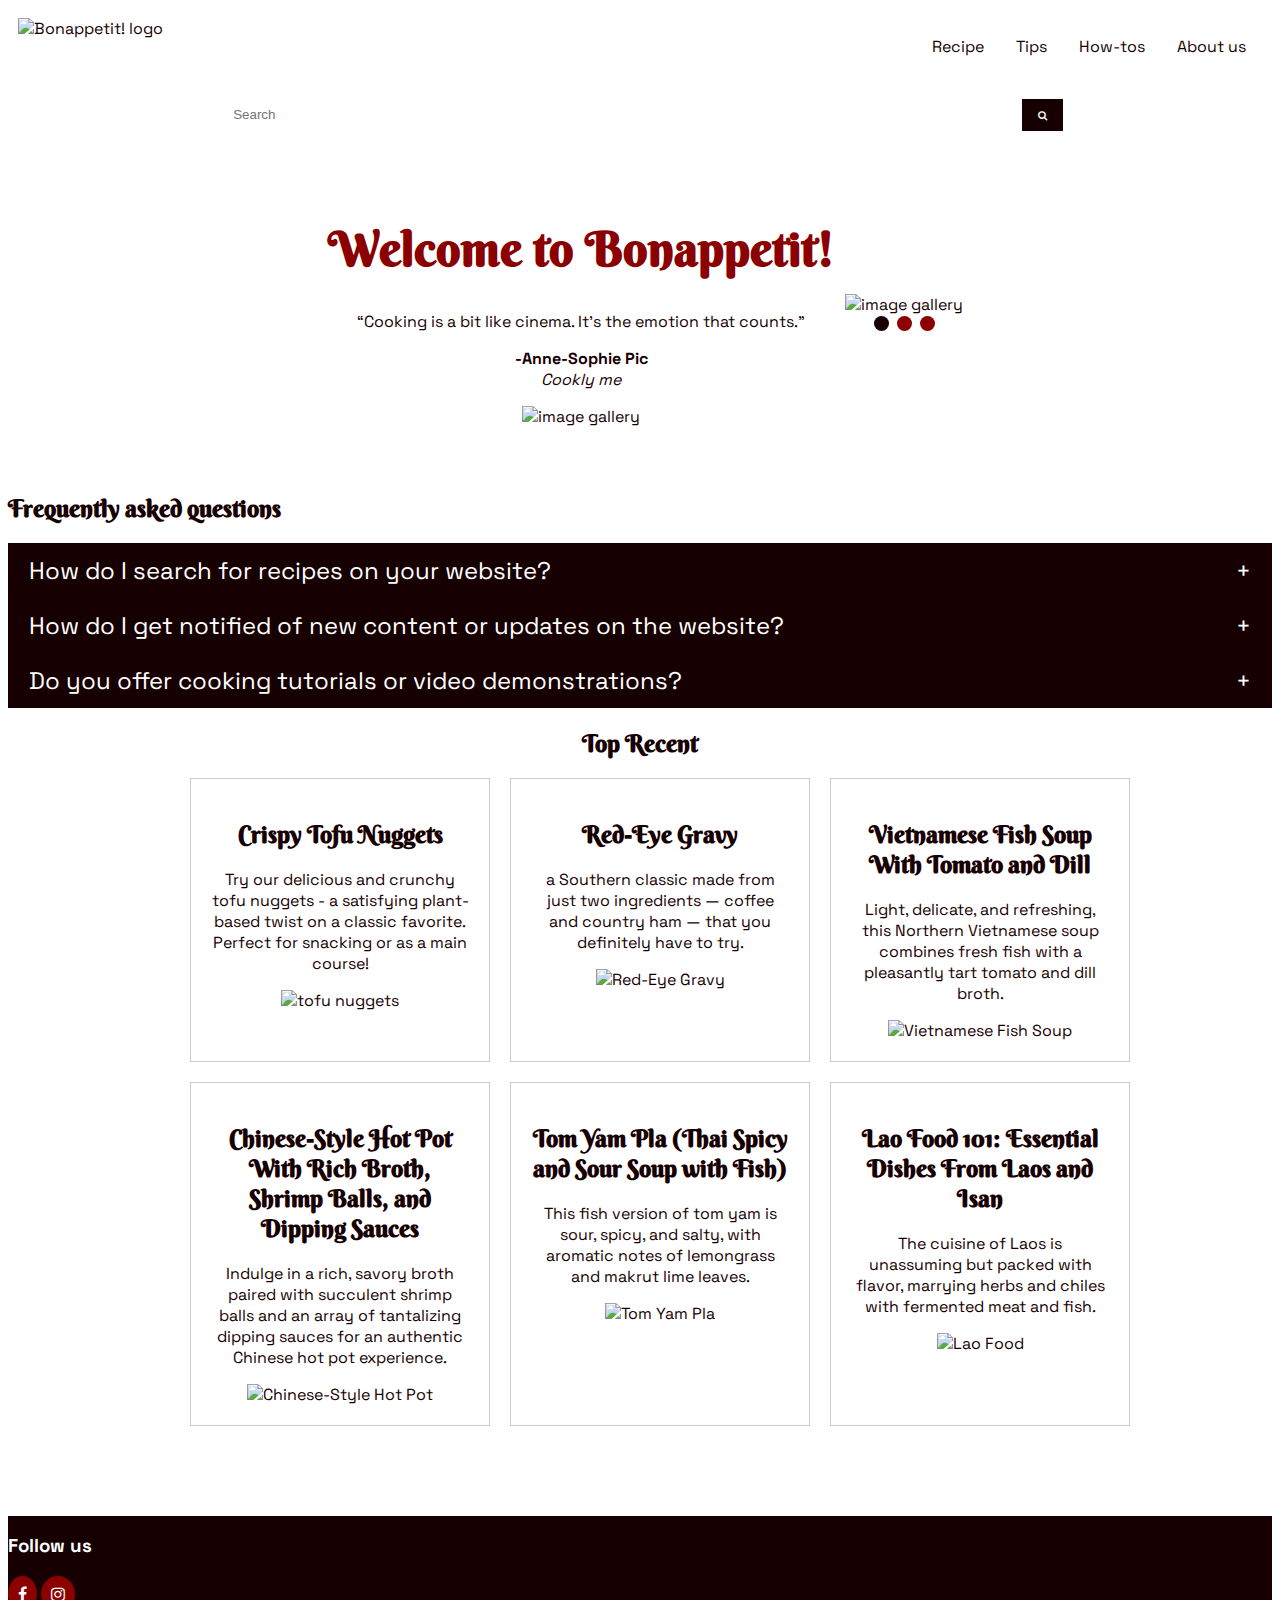
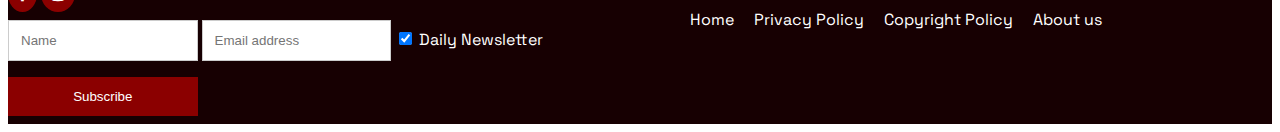
==== index.html @ 88464984 "Add files via upload" ====
<!DOCTYPE html>
<html lang="en">

<head>
    <meta charset="UTF-8">
    <meta name="viewport" content="width=device-width, initial-scale=1.0">
    <meta http-equiv="X-UA-Compatible" content="ie=edge">
    <title> BonAppetit! </title>
    <link rel="stylesheet" href="style.css">

    <script>
        function myFunction() {
            var x = document.getElementById("myTopnav");
            if (x.className === "topnav") {
                x.className += " responsive";
            } else {
                x.className = "topnav";
            }
        }

    </script>
    <!--     Toggle between adding and removing the "responsive" class to topnav when the user clicks on the icon -->

</head>

<body>
    <div class="wrapper" style="background-image: url('images/background.png');">
        <!----------NAVIGATION---------->
        <header>
            <img src="images/Bonappetit!.png" alt="Bonappetit! logo" id="Home" width="190" height="56" />
            <!-- Load an icon library to show a hamburger menu (bars) on small screens -->
            <link rel="stylesheet" href="https://cdnjs.cloudflare.com/ajax/libs/font-awesome/4.7.0/css/font-awesome.min.css">

            <nav>
                <div class="topnav" id="myTopnav">
                    <a href="recipes.html">Recipe</a>
                    <a href="tips.html">Tips</a>
                    <a href="howtos.html">How-tos</a>
                    <a href="aboutus.html">About us</a>
                    <a href="javascript:void(0);" class="icon" onclick="myFunction()">
                        <i class="fa fa-bars"></i>
                    </a>

                </div>

            </nav>

        </header>
        <!-- search bar-->
        <div class="search">
            <form action="#">
                <input type="text" placeholder=" Search" name="search">
                <button>
                    <i class="fa fa-search" style="font-size: 10px;">
                    </i>
                </button>
            </form>
        </div>



        <!----------CONTENT AREA 1---------->
        <article class="content1">
            <section id="welcome">
                <h1>Welcome to Bonappetit!</h1>
                <blockquote>
                    <p id="sentence">“Cooking is a bit like cinema. It’s the emotion that counts.”</p>
                    <div id="quote">
                        <p><b>-Anne-Sophie Pic</b><br>
                            <em>Cookly me</em>
                        </p>
                        <img src="images/quote.png" alt="image gallery" style="width:10%">
                    </div>
                </blockquote>
            </section>
            <!-- Slideshow container -->
            <div class="slideshow-container">

                <!-- Full-width images with number and caption text -->
                <div class="mySlides fade">
                    <div class="numbertext"></div>
                    <img src="images/11.png" alt="image gallery" style="width:100%">

                </div>

                <div class="mySlides fade">
                    <div class="numbertext"></div>
                    <img src="images/2.png" alt="image gallery" style="width:100%">

                </div>

                <div class="mySlides fade">
                    <div class="numbertext"></div>
                    <img src="images/3.png" alt="image gallery" style="width:100%">

                </div>

                <!-- Next and previous buttons -->
                <a class="prev" onclick="plusSlides(-1)">&#10094;</a>
                <a class="next" onclick="plusSlides(1)">&#10095;</a>

                <div style="text-align:center">
                    <span class="dot" onclick="currentSlide(1)"></span>
                    <span class="dot" onclick="currentSlide(2)"></span>
                    <span class="dot" onclick="currentSlide(3)"></span>
                </div>
            </div>
            <!-- JAVASCRIPT -->
            <script>
                let slideIndex = 1;
                showSlides(slideIndex);

                // Next/previous controls
                function plusSlides(n) {
                    showSlides(slideIndex += n);
                }

                // Thumbnail image controls
                function currentSlide(n) {
                    showSlides(slideIndex = n);
                }

                function showSlides(n) {
                    let i;
                    let slides = document.getElementsByClassName("mySlides");
                    let dots = document.getElementsByClassName("dot");
                    if (n > slides.length) {
                        slideIndex = 1
                    }
                    if (n < 1) {
                        slideIndex = slides.length
                    }
                    for (i = 0; i < slides.length; i++) {
                        slides[i].style.display = "none";
                    }
                    for (i = 0; i < dots.length; i++) {
                        dots[i].className = dots[i].className.replace(" active", "");
                    }
                    slides[slideIndex - 1].style.display = "block";
                    dots[slideIndex - 1].className += " active";
                }

            </script>
            


        </article>
        <!----------FAQs---------->
        <div class="content3">
            <section>
                <h2> Frequently asked questions</h2>
                <details>
                    <summary>How do I search for recipes on your website?</summary>
                    <div>
                        Answer: Finding recipes is easy! Simply use the search bar at the top of the page to enter keywords like ingredients, cuisine, or dish names. You can also browse recipes by category in the "Recipes" section.
                    </div>
                </details>
            </section>

            <section>
                <details>
                    <summary>How do I get notified of new content or updates on the website?</summary>
                    <div>
                        Answer: To stay updated, consider subscribing to our newsletter. We regularly send out emails with the latest recipes, cooking tips, and news from our culinary community.
                    </div>
                </details>
            </section>

            <section>
                <details>
                    <summary>Do you offer cooking tutorials or video demonstrations?</summary>
                    <div>
                        Yes, we have a collection of cooking tutorials and video demonstrations available in our "Cooking Videos" section. These videos provide step-by-step instructions to help you master various cooking techniques.
                    </div>
                </details>
            </section>


        </div>
        <!----------CONTENT AREA 2---------->
        <section id="toprecentc">
            <h2>Top Recent</h2>
            <div class="toprecentg">
                <div class="toprecent">
                    <section>
                        <h2>Crispy Tofu Nuggets</h2>
                        <p>Try our delicious and crunchy tofu nuggets - a satisfying plant-based twist on a classic favorite. Perfect for snacking or as a main course!</p>
                        <img src="images/tofu.png" alt="tofu nuggets" width="271" height="181">
                    </section>

                    <section>
                        <h2>Red-Eye Gravy</h2>
                        <p>a Southern classic made from just two ingredients — coffee and country ham — that you definitely have to try.</p>
                        <img src="images/red.png" alt="Red-Eye Gravy" width="271" height="181">
                    </section>

                    <section>
                        <h2>Vietnamese Fish Soup With Tomato and Dill</h2>
                        <p>Light, delicate, and refreshing, this Northern Vietnamese soup combines fresh fish with a pleasantly tart tomato and dill broth.</p>
                        <img src="images/vn.png" alt="Vietnamese Fish Soup" width="271" height="181">
                    </section>

                    <section>
                        <h2>Chinese-Style Hot Pot With Rich Broth, Shrimp Balls, and Dipping Sauces</h2>
                        <p> Indulge in a rich, savory broth paired with succulent shrimp balls and an array of tantalizing dipping sauces for an authentic Chinese hot pot experience.</p>
                        <img src="images/chinese.png" alt="Chinese-Style Hot Pot" width="271" height="181">
                    </section>

                    <section>
                        <h2>Tom Yam Pla (Thai Spicy and Sour Soup with Fish)</h2>
                        <p> This fish version of tom yam is sour, spicy, and salty, with aromatic notes of lemongrass and makrut lime leaves.</p>
                        <img src="images/thai.png" alt="Tom Yam Pla " width="271" height="181">
                    </section>

                    <section>
                        <h2>Lao Food 101: Essential Dishes From Laos and Isan</h2>
                        <p> The cuisine of Laos is unassuming but packed with flavor, marrying herbs and chiles with fermented meat and fish.</p>
                        <img src="images/lao.png" alt="Lao Food" width="271" height="181">
                    </section>
                </div>

            </div>

        </section>

        

        <!----------FOOTER---------->
        <footer>

            <section class="footer">
                <div>
                    <section>
                        <link rel="stylesheet" href="https://cdnjs.cloudflare.com/ajax/libs/font-awesome/4.7.0/css/font-awesome.min.css">
                        <h3> Follow us</h3>
                        <a id="FB" href="https://www.facebook.com/" target="_blank"><i class="fa fa-facebook"></i></a>
                        <a id="IG" href="https://www.instagram.com/" target="_blank"><i class="fa fa-instagram"></i></a>
                    </section>

                    <form action="action_page.php">
                        <div class="container">
                            <input type="text" placeholder="Name" name="name" required>
                            <input type="text" placeholder="Email address" name="mail" required>
                            <label>
                                <input type="checkbox" checked="checked" name="subscribe"> Daily Newsletter
                            </label>
                        </div>

                        <div class="container">
                            <input type="submit" value="Subscribe">
                        </div>
                    </form>
                    
                </div>

                <ul>

                    
                    <li><a href="#Home">Home</a></li>
                    <li><a href="PDF/privacy%20policy.pdf">Privacy Policy</a></li>
                    <li><a href="PDF/short_guide_to_copyright.pdf">Copyright Policy</a></li>
                    <li><a href="aboutus.html">About us</a></li>

                </ul>
            </section>





        </footer>


    </div>






</body>

</html>
---- style.css ----
/* Author: Tran Thao Nguyen HUYNH
Date: 
Version: 
*/

/*
COLOURS
#170002: dark brown
#e46600: orange
#f8c366: light orange
#fef1b2: light yellow
#fcbf16: yellow
*/


@import url('https://fonts.googleapis.com/css2?family=Berkshire+Swash&family=Space+Grotesk&display=swap');
/* Import Space Grotesk and Open Sans fonts from Google font */

/* GLOBAL STYLE */
p {
    font-family: 'Space Grotesk', sans-serif;

}

h1 {
    font-family: 'Berkshire Swash', serif;
}

h2 {
    font-family: 'Berkshire Swash', serif;
}

.wrapper {
    margin: 0px auto;
    font-family: 'Space Grotesk', sans-serif;
    color: #170002;
}

/* HEADER */
header {

    display: flex;
    /* Use Flexbox to create an inline layout */
    justify-content: space-between;
    align-items: center;
    /* Align items vertically in the center */
    padding: 10px;
    /* Add padding for spacing */

}

.topnav {
    overflow: hidden;

}

.form {
    border: 3px solid;
}

.search input[type=text] {
    width: 800px;
    height: 30px;

    border: none;

}

.search {
    background: none;
    display: flex;
    justify-content: center;
    margin: 7px;

}

.search button {
    background-color: #170002;
    color: #f2f2f2;



    font-size: 3px;
    border: none;
    cursor: pointer;
}




/* Style the links inside the navigation bar */
.topnav a {
    font-family: 'Space Grotesk', sans-serif;
    float: left;
    display: block;
    color: #170002;
    text-align: center;
    padding: 14px 16px;
    text-decoration: none;
    font-size: 16px;
}

/* Change the color of links on hover */
.topnav a:hover {
    text-decoration-line: underline;
}


.topnav span {
    padding: 10px 20px 15px 20px;
    background-color: #e46600;
    color: #170002
}

/* Hide the link that should open and close the topnav on small screens */
.topnav .icon {
    display: none;
}

/* When the screen is less than 600 pixels wide, hide all links,  */
@media screen and (max-width: 600px) {
    .topnav a {
        display: none;

    }

    .topnav a.icon {
        float: right;
        display: block;
    }
}

/* The "responsive" class is added to the topnav with JavaScript when the user clicks on the icon. This class makes the topnav look good on small screens (display the links vertically instead of horizontally) */
@media screen and (max-width: 600px) {
    .topnav.responsive {
        position: static;
    }

    .topnav.responsive a.icon {
        position: absolute;
        right: 0;
        top: 0;
    }

    .topnav.responsive a {
        float: none;
        display: block;
        text-align: left;
        margin-right: 20px;
    }
}

/* CONTENT AREA 1*/
.content1 {
    display: flex;
    justify-content: center;
    /* Center horizontally */
    align-items: center;
    /* Center vertically */
    margin: 50px;
}


.content1 h1 {
    color: darkred;
    font-size: 3em;
}

#welcome {
    text-align: center;
}

#sentence {
    padding: 0px;
    margin: 0px;
}

#quote {
    text-align: center;

}

* {
    box-sizing: border-box
}

/* Slideshow container */
.slideshow-container {
    max-width: 300px;

}

/* Hide the images by default */
.mySlides {
    display: none;
}

/* Next & previous buttons */
.prev,
.next {
    cursor: pointer;
    position: absolute;
    top: 50%;
    width: auto;
    margin-top: -22px;
    padding: 16px;
    color: white;
    font-weight: bold;
    font-size: 18px;
    transition: 0.6s ease;
    border-radius: 0 3px 3px 0;
    user-select: none;
}

/* Position the "next button" to the right */
.next {
    right: 0;
    border-radius: 3px 0 0 3px;
}

/* On hover, add a black background color with a little bit see-through */
.prev:hover,
.next:hover {
    background-color: rgba(0, 0, 0, 0.8);
}

/* Caption text */
.text {
    color: #f2f2f2;
    font-size: 15px;
    padding: 8px 12px;
    position: absolute;
    bottom: 8px;
    width: 100%;
    text-align: center;
}

/* The dots/bullets/indicators */
.dot {
    cursor: pointer;
    height: 15px;
    width: 15px;
    margin: 0 2px;
    background-color: darkred;
    border-radius: 50%;
    display: inline-block;
    transition: 0.6s ease;
}

.active,
.dot:hover {
    background-color: #170002;
}

/* Fading animation */
.fade {
    animation-name: fade;
    animation-duration: 1.5s;
}

@keyframes fade {
    from {
        opacity: .4
    }

    to {
        opacity: 1
    }
}

/* CONTENT AREA 2*/
.toprecent {

    display: grid;
    grid-template-columns: repeat(3, minmax(300px, 1fr));
    /* Adjust the column width as needed */
    grid-gap: 20px;
    /* Adjust the gap between items as needed */
    max-width: 900px;
}

.toprecent section {
    border: 1px solid #ccc;
    /* Optional: Add a border to each section */
    padding: 20px;
    /* Optional: Add padding to each section */
    text-align: center;
    /* Optional: Center align the content within each section */
}

#toprecentc {
    text-align: center;
}


.toprecentg {
    display: flex;
    justify-content: center;
    /* Center horizontally */
    align-items: center;
    /* Center vertically */
}




/* FAQs */
details {
    background-color: darkred;
    color: #fff;
    font-size: 1.5rem;
}

summary {
    background-color: #170002;
    padding: .5em 1.3rem;
    list-style: none;
    display: flex;
    justify-content: space-between;
    transition: height 2s ease;
}

summary::-webkit-details-marker {
    display: none;
}

summary:after {
    content: "\002B";
}

details[open] summary {
    border-bottom: 1px solid #170002;
    margin-bottom: .5em;
}

details[open] summary:after {
    content: "\00D7";
}

details[open] div {
    padding: .5em 1em;
}



/* Media buttons */

.fa {
    padding: 10px;
    font-size: 10px;

    text-align: center;
    text-decoration: none;
    border-radius: 50%;
}

/* Add a hover effect */
.fa:hover {
    opacity: 0.7;
}

/* Set a specific color for each brand */

/* Facebook */
.fa-facebook {
    background: darkred;
    color: white;
}

/* Insta */
.fa-instagram {
    background: darkred;
    color: white;
}

/* Newsletter */
/* Style the form element with a border around it */
form {}




/* Style the input elements and the submit button */
input[type=text],
input[type=submit] {
    width: 30%;
    padding: 12px;
    margin: 8px 0;
    display: inline-block;
    border: 1px solid #ccc;
    box-sizing: border-box;
}

/* Add margins to the checkbox */
input[type=checkbox] {
    margin-top: 16px;
}

/* Style the submit button */
input[type=submit] {
    background-color: darkred;
    color: white;
    border: none;
}

input[type=submit]:hover {
    opacity: 0.8;
}

/* Footer */
.footer {
    color: white;
    background-color: #170002;
    margin-top: 90px;
    display: grid;
    grid-template-columns: 50% 50%
}

footer ul {
    color: white;
    list-style: none;
    /* Remove list styles */
    display: flex;
    align-items: center;
}

footer li {

    grid-column: 2/3;
    display: inline;
    /* Display li elements inline */
    padding: 5px 10px 5px;
    /* Add padding */
}

footer a {
    color: white;
    text-decoration: none;

}
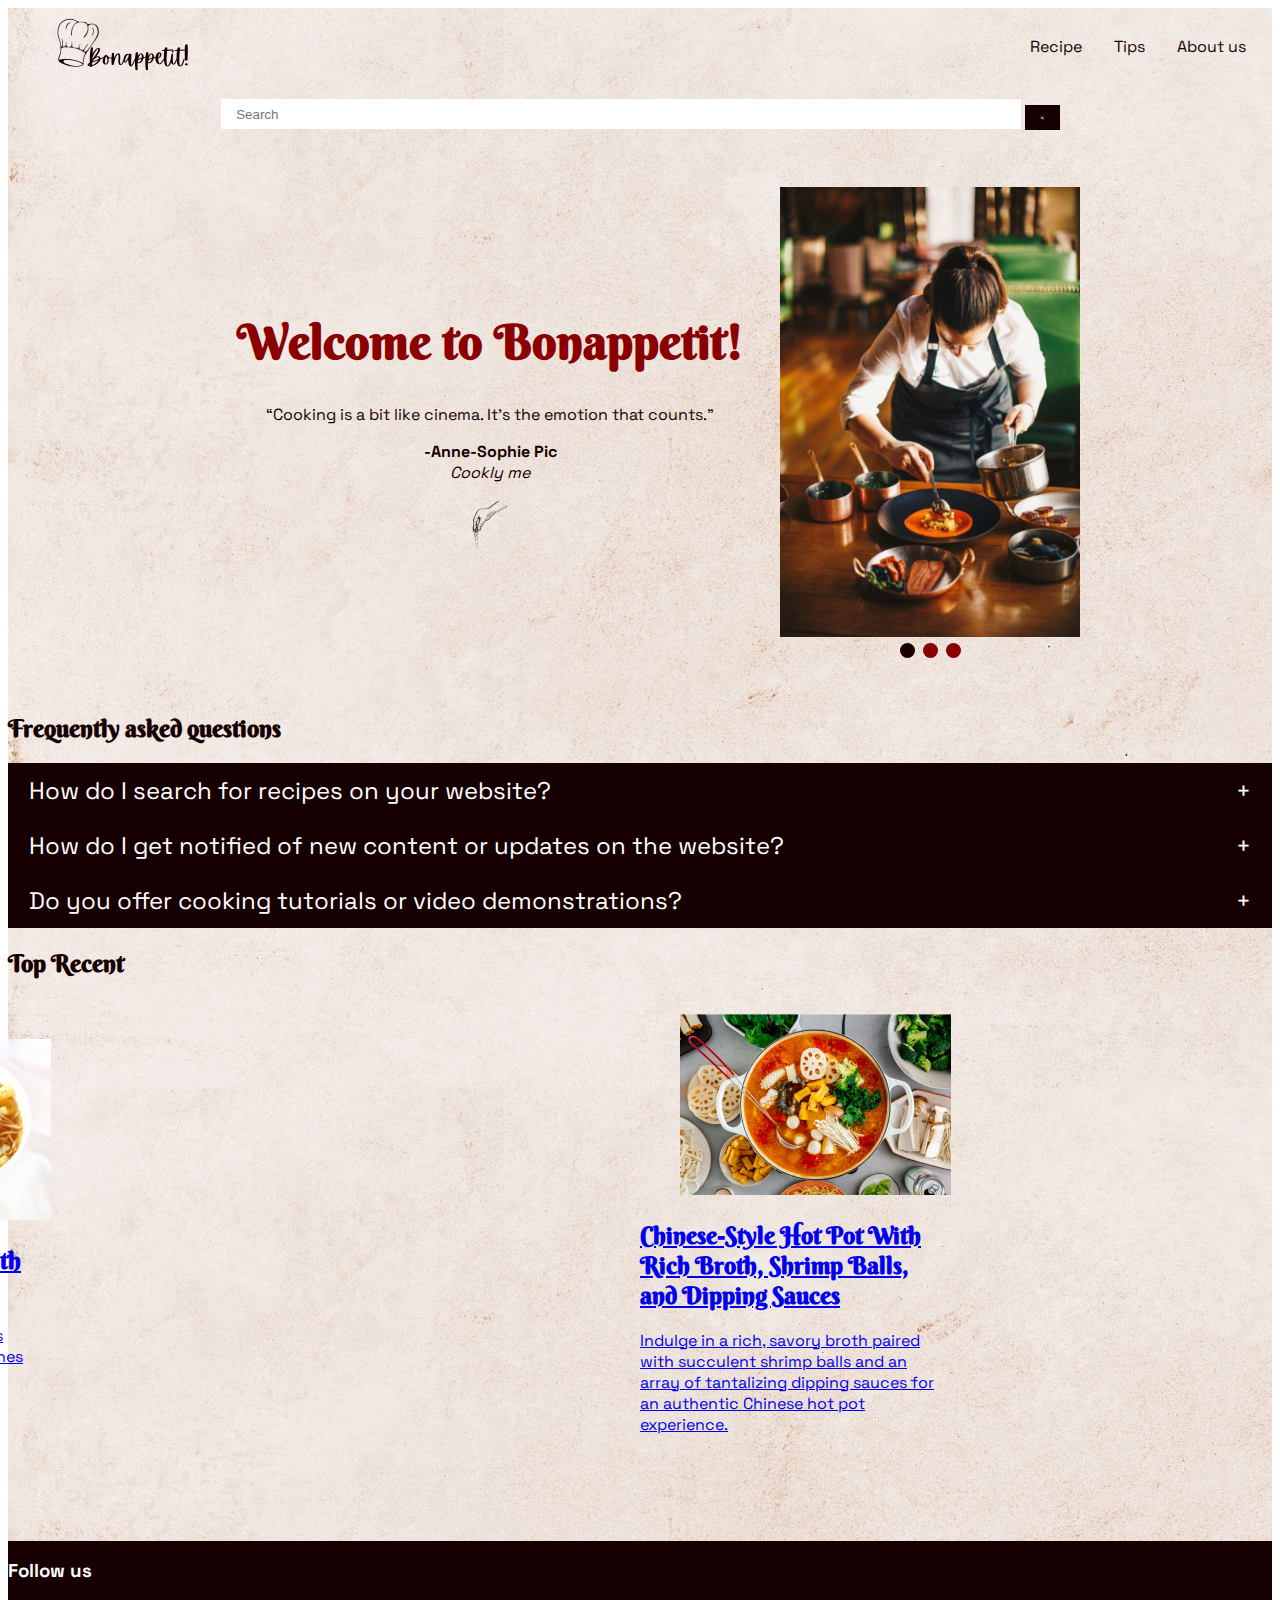
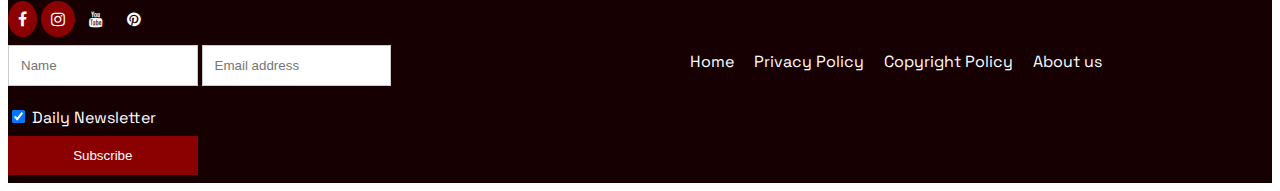
==== commit 149736b0: "index.html" ====
--- a/index.html
+++ b/index.html
@@ -33,9 +33,8 @@
 
             <nav>
                 <div class="topnav" id="myTopnav">
-                    <a href="recipes.html">Recipe</a>
+                    <a href="recipe.html">Recipe</a>
                     <a href="tips.html">Tips</a>
-                    <a href="howtos.html">How-tos</a>
                     <a href="aboutus.html">About us</a>
                     <a href="javascript:void(0);" class="icon" onclick="myFunction()">
                         <i class="fa fa-bars"></i>
@@ -51,7 +50,7 @@
             <form action="#">
                 <input type="text" placeholder=" Search" name="search">
                 <button>
-                    <i class="fa fa-search" style="font-size: 10px;">
+                    <i class="fa fa-search">
                     </i>
                 </button>
             </form>
@@ -96,9 +95,6 @@
                 </div>
 
                 <!-- Next and previous buttons -->
-                <a class="prev" onclick="plusSlides(-1)">&#10094;</a>
-                <a class="next" onclick="plusSlides(1)">&#10095;</a>
-
                 <div style="text-align:center">
                     <span class="dot" onclick="currentSlide(1)"></span>
                     <span class="dot" onclick="currentSlide(2)"></span>
@@ -141,7 +137,7 @@
                 }
 
             </script>
-            
+
 
 
         </article>
@@ -178,84 +174,127 @@
 
         </div>
         <!----------CONTENT AREA 2---------->
-        <section id="toprecentc">
-            <h2>Top Recent</h2>
-            <div class="toprecentg">
-                <div class="toprecent">
-                    <section>
+        <h2>Top Recent</h2>
+        <article class="toprecentg">
+            <section class="toprecent">
+                <a href="#">
+                    <figure class="thumbnail">
+                        <img src="images/tofu.png" alt="tofu nuggets" width="271" height="181">
+                    </figure>
+                    <div class="card-content">
                         <h2>Crispy Tofu Nuggets</h2>
                         <p>Try our delicious and crunchy tofu nuggets - a satisfying plant-based twist on a classic favorite. Perfect for snacking or as a main course!</p>
-                        <img src="images/tofu.png" alt="tofu nuggets" width="271" height="181">
-                    </section>
-
-                    <section>
+                    </div>
+
+                </a>
+
+            </section>
+
+            <section class="toprecent">
+                <a href="#">
+                    <figure class="thumbnail">
+                        <img src="images/red.png" alt="Red-Eye Gravy" width="271" height="181">
+                    </figure>
+                    <div class="card-content">
                         <h2>Red-Eye Gravy</h2>
                         <p>a Southern classic made from just two ingredients — coffee and country ham — that you definitely have to try.</p>
-                        <img src="images/red.png" alt="Red-Eye Gravy" width="271" height="181">
-                    </section>
-
-                    <section>
+                    </div>
+
+                </a>
+            </section>
+
+            <section class="toprecent">
+                <a href="#">
+                    <figure class="thumbnail">
+                        <img src="images/vn.png" alt="Vietnamese Fish Soup" width="271" height="181">
+                    </figure>
+                    <div class="card-content">
                         <h2>Vietnamese Fish Soup With Tomato and Dill</h2>
                         <p>Light, delicate, and refreshing, this Northern Vietnamese soup combines fresh fish with a pleasantly tart tomato and dill broth.</p>
-                        <img src="images/vn.png" alt="Vietnamese Fish Soup" width="271" height="181">
-                    </section>
-
-                    <section>
+                    </div>
+                </a>
+            </section>
+
+            <section class="toprecent">
+                <a href="#">
+                    <figure class="thumbnail">
+                        <img src="images/chinese.png" alt="Chinese-Style Hot Pot" width="271" height="181">
+                    </figure>
+                    <div class="card-content">
                         <h2>Chinese-Style Hot Pot With Rich Broth, Shrimp Balls, and Dipping Sauces</h2>
                         <p> Indulge in a rich, savory broth paired with succulent shrimp balls and an array of tantalizing dipping sauces for an authentic Chinese hot pot experience.</p>
-                        <img src="images/chinese.png" alt="Chinese-Style Hot Pot" width="271" height="181">
-                    </section>
-
-                    <section>
+                    </div>
+                </a>
+            </section>
+
+            <section class="toprecent">
+                <a href="#">
+                    <figure class="thumbnail">
+                        <img src="images/thai.png" alt="Tom Yam Pla " width="271" height="181">
+                    </figure>
+                    <div class="card-content">
                         <h2>Tom Yam Pla (Thai Spicy and Sour Soup with Fish)</h2>
                         <p> This fish version of tom yam is sour, spicy, and salty, with aromatic notes of lemongrass and makrut lime leaves.</p>
-                        <img src="images/thai.png" alt="Tom Yam Pla " width="271" height="181">
-                    </section>
-
-                    <section>
+                    </div>
+                </a>
+            </section>
+
+            <section class="toprecent">
+                <a href="#">
+                    <figure class="thumbnail">
+                        <img src="images/lao.png" alt="Lao Food" width="271" height="181">
+                    </figure>
+                    <div class="card-content">
                         <h2>Lao Food 101: Essential Dishes From Laos and Isan</h2>
                         <p> The cuisine of Laos is unassuming but packed with flavor, marrying herbs and chiles with fermented meat and fish.</p>
-                        <img src="images/lao.png" alt="Lao Food" width="271" height="181">
-                    </section>
-                </div>
-
-            </div>
-
-        </section>
-
-        
+                    </div>
+                </a>
+            </section>
+
+        </article>
+
+
+
+
+
+
 
         <!----------FOOTER---------->
         <footer>
 
             <section class="footer">
-                <div>
+                <div class="footerleft">
                     <section>
                         <link rel="stylesheet" href="https://cdnjs.cloudflare.com/ajax/libs/font-awesome/4.7.0/css/font-awesome.min.css">
                         <h3> Follow us</h3>
-                        <a id="FB" href="https://www.facebook.com/" target="_blank"><i class="fa fa-facebook"></i></a>
-                        <a id="IG" href="https://www.instagram.com/" target="_blank"><i class="fa fa-instagram"></i></a>
+                        <a href="https://www.facebook.com/" target="_blank"><i class="fa fa-facebook"></i></a>
+                        <a href="https://www.instagram.com/" target="_blank"><i class="fa fa-instagram"></i></a>
+                        <a href="https://www.youtube.com/" target="_blank"><i class="fa fa-youtube"></i></a>
+                        <a href="https://www.pinterest.com/" target="_blank"><i class="fa fa-pinterest"></i></a>
+
+
                     </section>
 
                     <form action="action_page.php">
                         <div class="container">
                             <input type="text" placeholder="Name" name="name" required>
                             <input type="text" placeholder="Email address" name="mail" required>
-                            <label>
+                            
+                        </div>
+                        <label>
                                 <input type="checkbox" checked="checked" name="subscribe"> Daily Newsletter
                             </label>
-                        </div>
 
                         <div class="container">
                             <input type="submit" value="Subscribe">
                         </div>
                     </form>
-                    
-                </div>
-
-                <ul>
-
-                    
+
+                </div>
+
+                <ul class="footerlink">
+
+
                     <li><a href="#Home">Home</a></li>
                     <li><a href="PDF/privacy%20policy.pdf">Privacy Policy</a></li>
                     <li><a href="PDF/short_guide_to_copyright.pdf">Copyright Policy</a></li>
@@ -263,21 +302,7 @@
 
                 </ul>
             </section>
-
-
-
-
-
         </footer>
-
-
-    </div>
-
-
-
-
-
-
+</div>
 </body>
-
 </html>
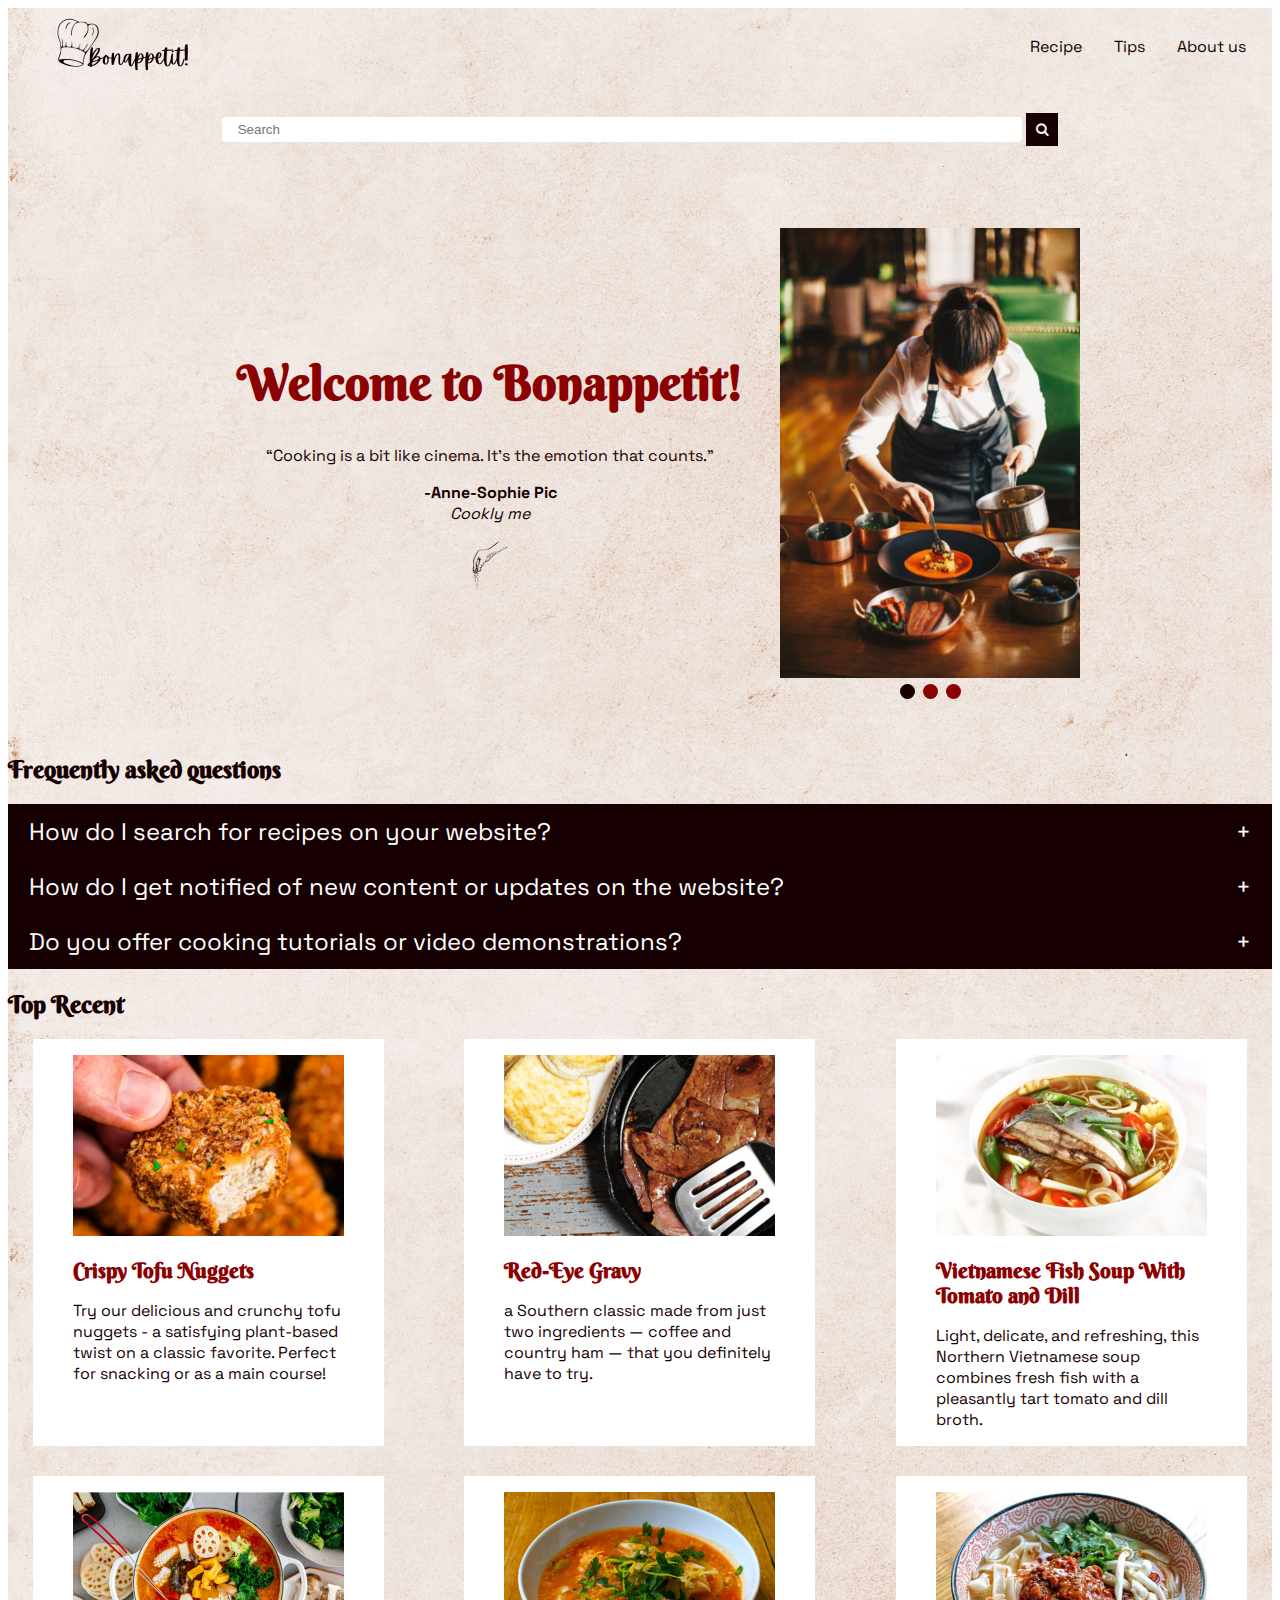
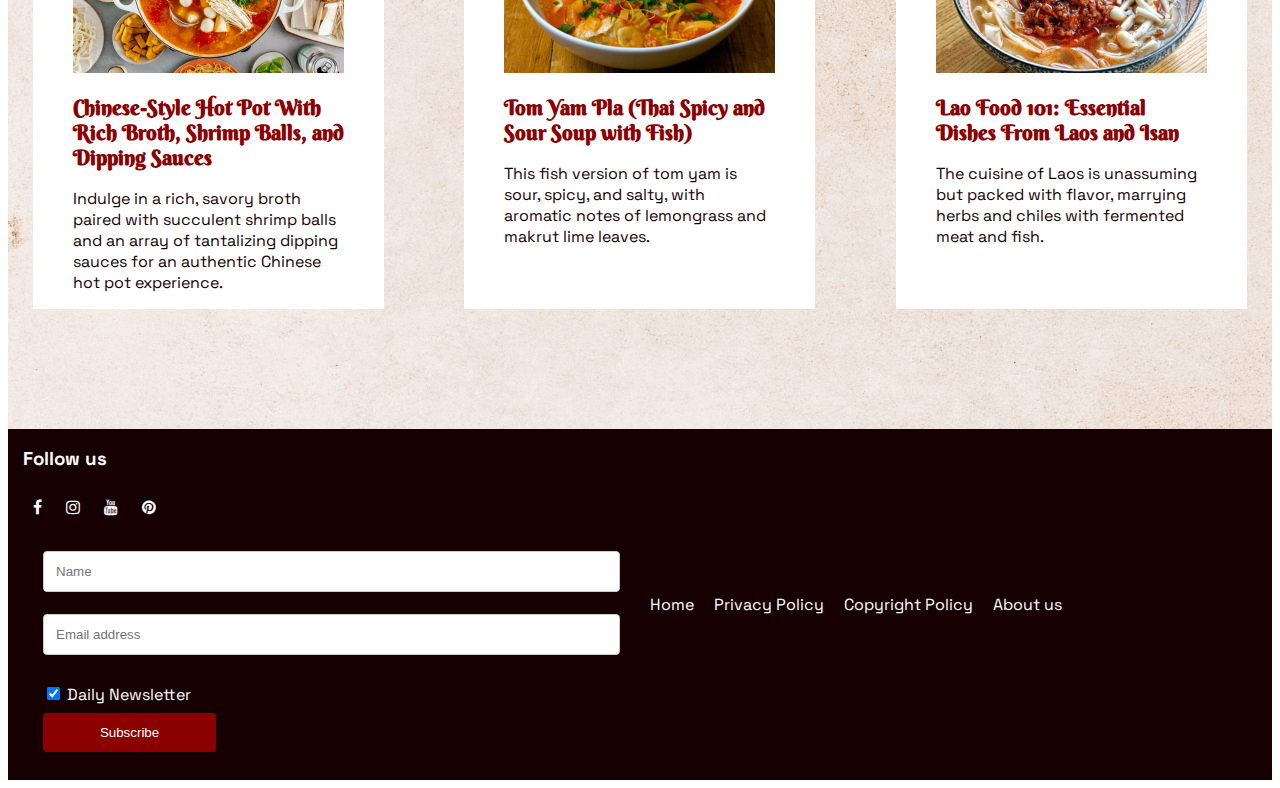
==== commit 2aaeaf60: "index.html" ====
--- a/index.html
+++ b/index.html
@@ -75,21 +75,21 @@
             <!-- Slideshow container -->
             <div class="slideshow-container">
 
-                <!-- Full-width images with number and caption text -->
+                <!-- Full-width images -->
                 <div class="mySlides fade">
-                    <div class="numbertext"></div>
+                    
                     <img src="images/11.png" alt="image gallery" style="width:100%">
 
                 </div>
 
                 <div class="mySlides fade">
-                    <div class="numbertext"></div>
+                    
                     <img src="images/2.png" alt="image gallery" style="width:100%">
 
                 </div>
 
                 <div class="mySlides fade">
-                    <div class="numbertext"></div>
+                    
                     <img src="images/3.png" alt="image gallery" style="width:100%">
 
                 </div>
@@ -144,7 +144,7 @@
         <!----------FAQs---------->
         <div class="content3">
             <section>
-                <h2> Frequently asked questions</h2>
+                <h2 id="faqs"> Frequently asked questions</h2>
                 <details>
                     <summary>How do I search for recipes on your website?</summary>
                     <div>
@@ -174,7 +174,7 @@
 
         </div>
         <!----------CONTENT AREA 2---------->
-        <h2>Top Recent</h2>
+        <h2 id="topre">Top Recent</h2>
         <article class="toprecentg">
             <section class="toprecent">
                 <a href="#">
--- a/style.css
+++ b/style.css
@@ -17,6 +17,10 @@
 /* Import Space Grotesk and Open Sans fonts from Google font */
 
 /* GLOBAL STYLE */
+a {
+    text-decoration: none;
+}
+
 p {
     font-family: 'Space Grotesk', sans-serif;
 
@@ -60,8 +64,7 @@
 
 .search input[type=text] {
     width: 800px;
-    height: 30px;
-
+    height: 25px;
     border: none;
 
 }
@@ -77,12 +80,27 @@
 .search button {
     background-color: #170002;
     color: #f2f2f2;
-
-
-
-    font-size: 3px;
     border: none;
     cursor: pointer;
+    margin: 0px;
+    padding: 0px;
+
+}
+
+/* Define media queries for different screen sizes */
+@media screen and (max-width: 960px) {
+    .search {
+        flex-direction: column;
+    }
+
+    .search input {
+        width: 100%;
+        margin-bottom: 10px;
+    }
+
+    .search button {
+        display: none
+    }
 }
 
 
@@ -153,6 +171,7 @@
 /* CONTENT AREA 1*/
 .content1 {
     display: flex;
+    flex-wrap: wrap;
     justify-content: center;
     /* Center horizontally */
     align-items: center;
@@ -193,23 +212,6 @@
 /* Hide the images by default */
 .mySlides {
     display: none;
-}
-
-/* Next & previous buttons */
-.prev,
-.next {
-    cursor: pointer;
-    position: absolute;
-    top: 50%;
-    width: auto;
-    margin-top: -22px;
-    padding: 16px;
-    color: white;
-    font-weight: bold;
-    font-size: 18px;
-    transition: 0.6s ease;
-    border-radius: 0 3px 3px 0;
-    user-select: none;
 }
 
 /* Position the "next button" to the right */
@@ -269,38 +271,74 @@
 }
 
 /* CONTENT AREA 2*/
-.toprecent {
-
-    display: grid;
-    grid-template-columns: repeat(3, minmax(300px, 1fr));
-    /* Adjust the column width as needed */
-    grid-gap: 20px;
-    /* Adjust the gap between items as needed */
-    max-width: 900px;
-}
-
-.toprecent section {
-    border: 1px solid #ccc;
-    /* Optional: Add a border to each section */
-    padding: 20px;
-    /* Optional: Add padding to each section */
-    text-align: center;
-    /* Optional: Center align the content within each section */
-}
-
-#toprecentc {
-    text-align: center;
-}
-
-
-.toprecentg {
-    display: flex;
-    justify-content: center;
-    /* Center horizontally */
-    align-items: center;
-    /* Center vertically */
-}
-
+
+.toprecent a {
+
+
+    text-decoration: none;
+    background-color: white;
+
+}
+
+.toprecent a:hover {
+    box-shadow: 5px 10px darkred;
+}
+
+.toprecent h2 {
+    color: darkred;
+    font-size: 1.3em;
+}
+
+.toprecent p {
+    color: #170002;
+
+
+
+}
+
+.card-content {
+    width: 271px;
+    margin: 0 auto;
+}
+
+
+
+
+@media screen and (min-width: 300px) {
+
+    .toprecent a {
+
+        margin: 13px;
+    }
+
+    .toprecentg {
+        display: flex;
+        flex-wrap: wrap;
+        justify-content: space-between;
+    }
+
+    .toprecent {
+        flex: 0 1 calc(50% - 0.5em);
+        display: flex;
+    }
+}
+
+
+
+@media screen and (min-width: 960px) {
+    .toprecent a {
+        margin: 0 auto;
+        margin-bottom: 30px;
+    }
+
+    .toprecent {
+        flex: 0 1 calc(33% - 1em);
+    }
+
+    .toprecentg {
+        margin-top: inherit;
+    }
+}
 
 
 
@@ -348,38 +386,37 @@
 .fa {
     padding: 10px;
     font-size: 10px;
-
     text-align: center;
     text-decoration: none;
-    border-radius: 50%;
+    border-radius: 20%;
 }
 
 /* Add a hover effect */
 .fa:hover {
-    opacity: 0.7;
+    background: darkred;
 }
 
 /* Set a specific color for each brand */
 
 /* Facebook */
 .fa-facebook {
-    background: darkred;
     color: white;
 }
 
 /* Insta */
 .fa-instagram {
-    background: darkred;
     color: white;
 }
 
+.fa-youtube {
+    color: white;
+}
+
+.fa-pinterest {
+    color: white;
+}
+
 /* Newsletter */
-/* Style the form element with a border around it */
-form {}
-
-
-
-
 /* Style the input elements and the submit button */
 input[type=text],
 input[type=submit] {
@@ -408,12 +445,20 @@
 }
 
 /* Footer */
+form {
+    margin: 20px;
+}
+
 .footer {
     color: white;
     background-color: #170002;
     margin-top: 90px;
     display: grid;
-    grid-template-columns: 50% 50%
+
+}
+
+.footerleft {
+    margin-left: 15px;
 }
 
 footer ul {
@@ -425,7 +470,6 @@
 }
 
 footer li {
-
     grid-column: 2/3;
     display: inline;
     /* Display li elements inline */
@@ -436,5 +480,371 @@
 footer a {
     color: white;
     text-decoration: none;
-
-}
+}
+
+.footerlink a:hover {
+    color: darkred;
+}
+
+/* Responsive footer for different screen size */
+@media screen and (max-width: 400px) {
+    .footer {
+        display: grid;
+
+
+    }
+
+    .footerlink {
+        padding-left: 0px;
+
+        grid-row: 2/3;
+    }
+
+}
+
+@media screen and (min-width: 800px) {
+    .footer {
+        display: grid;
+        grid-template-columns: 50% 50%
+    }
+
+    .footerlink {
+        padding-left: 0px;
+        grid-column: 2/3;
+        direction:
+    }
+}
+
+
+/* Banner
+------------------------------------------------- */
+.banner-text {
+    position: absolute;
+    top: 50%;
+    /* Position the text vertically centered */
+    left: 50%;
+    /* Position the text horizontally centered */
+    transform: translate(-50%, -50%);
+    /* Center the text precisely */
+    text-align: center;
+    /* Center-align text within the container */
+    padding: 20px;
+    /* Add padding for better text legibility */
+}
+
+.banner-text h1 {
+    color: darkred;
+    font-size: 2em;
+    margin: 0;
+}
+
+.banner-text p {
+    font-size: 1.2em;
+    margin: 0;
+}
+
+.banner {
+    position: relative;
+    max-width: 100%;
+    overflow: hidden;
+}
+
+.banner img {
+    position: 50%;
+    opacity: 0.5;
+    width: 100%;
+    max-width: 100%;
+    height: auto;
+    margin: 0 auto;
+    /* Center the banner horizontally on the page */
+}
+
+@media screen and (max-width: 960px) {
+    .banner-text {
+        font-size: 80%;
+    }
+}
+
+@media screen and (max-width: 400px) {
+    .banner-text {
+        font-size: 30%;
+    }
+}
+
+/* RECIPE
+------------------------------------------------- */
+.recipe {
+    display: grid;
+    grid-template-columns: repeat(4, 1fr);
+    grid-template-rows: auto;
+
+
+}
+
+.ourrecipe {
+    grid-column: 2/4;
+    grid-row: 1/2;
+}
+
+.ourrecipe h1 {
+    text-align: center;
+}
+
+.trending {
+    display: grid;
+    grid-column: 1/5;
+    text-align: center;
+    justify-content: space-evenly;
+    /* Horizontally center align items */
+    align-items: center;
+    /* Vertically center align items */
+
+}
+
+.trending img {
+    max-width: 100%;
+    height: auto;
+
+}
+
+.trending section {
+    display: grid;
+    grid-template-columns: repeat(auto, 1fr);
+    grid-row: 2/3;
+}
+
+.trending h2 {
+    grid-column: 2/4;
+    text-align: center;
+}
+
+.trending a {
+    color: darkred;
+    font-size: 1.5em;
+}
+
+
+.popular {
+    margin-top: 100px;
+    margin-bottom: 100px;
+    grid-column: 2/3;
+    grid-row: 3/4;
+
+}
+
+.aside {
+    margin: 100px;
+    grid-column: 3/5;
+    grid-row: 3/4;
+}
+
+.video {
+    margin: 0px;
+    padding: 0px;
+}
+
+.classic {
+    display: grid;
+    grid-column: 1/5;
+    grid-row: 4/5;
+    text-align: center;
+    justify-content: space-evenly;
+    /* Horizontally center align items */
+}
+
+.classic section {
+
+    display: grid;
+    grid-template-columns: repeat(auto, 1fr);
+    grid-row: 4/5;
+}
+
+.classic img {
+    max-width: 100%;
+    height: auto;
+
+}
+
+.aisde img {
+    max-width: 100%;
+    height: auto;
+
+}
+
+.popular img {
+    max-width: 100%;
+    height: auto;
+
+}
+
+@media screen and (max-width: 960px) {
+    .recipe {
+        display: grid;
+        grid-template-columns: 50% 50%;
+        grid-template-rows: auto;
+    }
+
+    .ourrecipe {
+        grid-column: 1/3;
+        grid-row: 1/2;
+    }
+
+    .trending {
+
+        display: flex;
+        flex-wrap: wrap;
+        align-items: center;
+        justify-content: center;
+
+    }
+
+    .trending h2 {
+        display: none;
+
+    }
+
+
+
+
+
+
+    .popular {
+        text-align: center;
+        justify-content: center;
+
+        margin: 0;
+        grid-column: 1/3;
+        grid-row: 3/4;
+
+    }
+
+    .aside {
+        margin: 0;
+        text-align: center;
+        justify-content: center;
+
+        grid-column: 1/3;
+        grid-row: 4/5;
+    }
+
+    .classic {
+        grid-row: 5/6;
+    }
+
+    .classic {
+        position: relative;
+        display: flex;
+        flex-direction: column;
+    }
+
+
+}
+
+
+
+/* TIPS
+------------------------------------------------- */
+
+.tips {
+    margin: 50px;
+    display: grid;
+    grid-template-columns: repeat(auto-fit, minmax(280px, 1fr));
+    grid-gap: 15px;
+
+
+}
+
+.tips section {
+    border: 1px solid #ccc;
+    padding: 20px;
+    text-align: center;
+}
+
+.tips img {
+    max-width: 100%;
+    height: auto;
+}
+
+/* About us
+------------------------------------------------- */
+.about {
+    display: flex;
+    flex-wrap: wrap;
+    text-align: center;
+    justify-content: center;
+    padding: 100px;
+    
+   
+    
+}
+.us {
+    display: flex;
+    flex-wrap: wrap;
+        
+    }
+.intouch {
+    text-align: center;
+}  
+.contact-section {
+    display:grid;
+    grid-template-columns: repeat(auto-fit, minmax(200px, 1fr));
+    grid-gap: 15px;
+    justify-content: center;
+    text-align: center;
+    }
+
+/* Contact form
+------------------------------------------------- */
+
+/* Style inputs with type="text", select elements and textareas */
+input[type=text],
+select,
+textarea {
+    width: 100%;
+    /* Full width */
+    padding: 12px;
+    /* Some padding */
+    border: 1px solid #ccc;
+    /* Gray border */
+    border-radius: 4px;
+    /* Rounded borders */
+    box-sizing: border-box;
+    /* Make sure that padding and width stays in place */
+    margin-top: 6px;
+    /* Add a top margin */
+    margin-bottom: 16px;
+    /* Bottom margin */
+    resize: vertical
+        /* Allow the user to vertically resize the textarea (not horizontally) */
+}
+
+/* Style the submit button with a specific background color etc */
+input[type=submit] {
+    border-radius: 4px;
+    cursor: pointer;
+}
+
+/* Add a background color and some padding around the form */
+.contact-container {
+    display: flex;
+    flex-wrap: wrap;
+    
+}
+.contactform {
+    
+    width: 650px;
+    border-radius: 5px;
+
+    padding: 20px;
+    margin:auto;
+}
+
+iframe {
+    margin: 0px 255px 0px 255px;
+    /* Add margin to the iframe */
+}
+
+.findus {
+    margin: 0px 255px 25px 255px;
+    /* Add margin to the findus element */
+}
